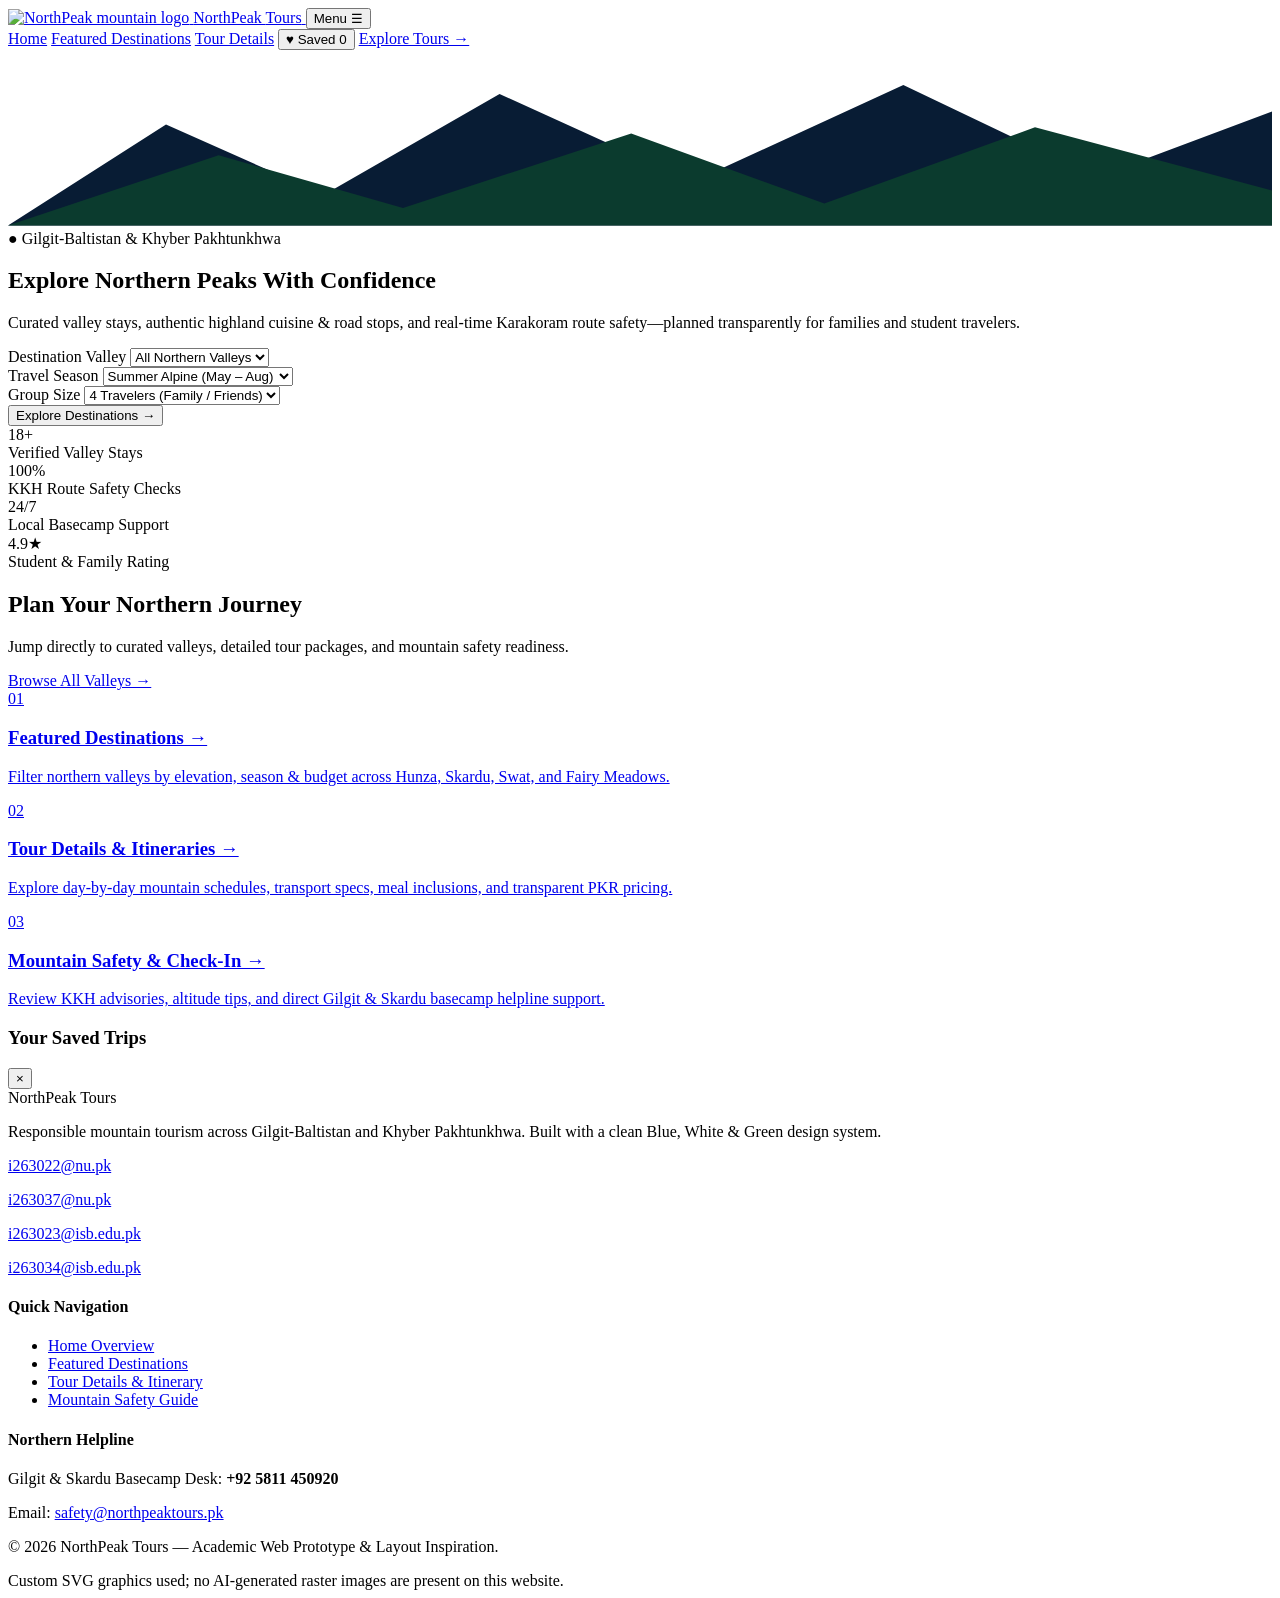
==== index.html @ 6a6a80a0 "Create index.html" ====
<!DOCTYPE html>
<html lang="en">
<head>
  <meta charset="UTF-8" />
  <meta name="viewport" content="width=device-width, initial-scale=1.0" />
  <title>NorthPeak Tours — Home</title>
  <link rel="stylesheet" href="homepage.css" />
</head>
<body>
  <!-- Header & Navigation -->
  <header class="site-header">
    <div class="container nav-wrapper">
      <a href="homepage.html" class="brand-logo">
        <img src="images/mountain-logo.jpeg" alt="NorthPeak mountain logo" width="44" height="44" />
        <span>NorthPeak <span class="brand-accent">Tours</span></span>
      </a>

      <button type="button" id="nav-toggle-btn" class="nav-toggle-btn" aria-expanded="false" aria-controls="nav-menu">
        Menu &#9776;
      </button>

      <nav id="nav-menu" class="nav-menu" aria-label="Main Navigation">
        <a href="homepage.html" class="nav-link active">Home</a>
        <a href="destinations.html" class="nav-link">Featured Destinations</a>
        <a href="tour-details.html" class="nav-link">Tour Details</a>
        <button type="button" id="open-saved-modal" class="nav-saved-btn">
          &#9829; Saved <span id="saved-count-badge" class="saved-count-badge">0</span>
        </button>
        <a href="destinations.html" class="nav-cta">Explore Tours &rarr;</a>
      </nav>
    </div>
  </header>

  <main>
    <!-- Hero Section -->
    <section class="hero">
      <svg class="hero-mountains" viewBox="0 0 1440 200" preserveAspectRatio="none" aria-hidden="true">
        <polygon points="0,200 180,85 360,165 560,50 780,150 1020,40 1240,145 1440,70 1440,200" fill="#081C34" />
        <polygon points="0,200 240,120 450,180 710,95 930,175 1170,88 1440,160 1440,200" fill="#0B3B2E" />
      </svg>

      <div class="container hero-content">
        <span class="badge badge-hero">&#9679; Gilgit-Baltistan &amp; Khyber Pakhtunkhwa</span>
        <h1 class="hero-title">Explore Northern Peaks With Confidence</h1>
        <p class="hero-subtitle">
          Curated valley stays, authentic highland cuisine &amp; road stops, and real-time Karakoram
          route safety—planned transparently for families and student travelers.
        </p>

        <!-- Search / Quick Filter Bar -->
        <form id="home-search-form" class="search-bar-card" action="destinations.html" method="get">
          <div class="search-field">
            <label for="valley">Destination Valley</label>
            <select id="valley" name="valley">
              <option value="all">All Northern Valleys</option>
              <option value="hunza">Hunza Valley</option>
              <option value="skardu">Skardu &amp; Baltistan</option>
              <option value="swat">Swat &amp; Kalam</option>
              <option value="fairy-meadows">Fairy Meadows</option>
              <option value="naran">Naran &amp; Kaghan</option>
              <option value="kumrat">Kumrat Valley</option>
            </select>
          </div>

          <div class="search-field">
            <label for="season">Travel Season</label>
            <select id="season" name="season">
              <option value="summer">Summer Alpine (May – Aug)</option>
              <option value="autumn">Autumn Colors (Sep – Oct)</option>
              <option value="spring">Spring Blossom (Mar – Apr)</option>
              <option value="winter">Winter Snow (Nov – Feb)</option>
            </select>
          </div>

          <div class="search-field">
            <label for="group">Group Size</label>
            <select id="group" name="group">
              <option value="4">4 Travelers (Family / Friends)</option>
              <option value="2">2 Travelers (Couple)</option>
              <option value="8">8 Travelers (Student Group)</option>
              <option value="1">1 Traveler (Solo)</option>
            </select>
          </div>

          <button type="submit" class="btn btn-green">Explore Destinations &rarr;</button>
        </form>
      </div>
    </section>

    <!-- Key Metrics / Stats Strip -->
    <section class="stats-section" aria-label="Platform Highlights">
      <div class="container stats-grid">
        <article class="stat-card">
          <div class="stat-value is-blue">18+</div>
          <div class="stat-label">Verified Valley Stays</div>
        </article>

        <article class="stat-card">
          <div class="stat-value is-green">100%</div>
          <div class="stat-label">KKH Route Safety Checks</div>
        </article>

        <article class="stat-card">
          <div class="stat-value is-blue">24/7</div>
          <div class="stat-label">Local Basecamp Support</div>
        </article>

        <article class="stat-card">
          <div class="stat-value is-green">4.9&#9733;</div>
          <div class="stat-label">Student &amp; Family Rating</div>
        </article>
      </div>
    </section>

    <!-- Numbered Core Sections -->
    <section class="section-pad">
      <div class="container">
        <div class="section-header">
          <div>
            <h2 class="section-title">Plan Your Northern Journey</h2>
            <p class="section-desc">
              Jump directly to curated valleys, detailed tour packages, and mountain safety readiness.
            </p>
          </div>
          <a href="destinations.html" class="btn btn-outline">Browse All Valleys &rarr;</a>
        </div>

        <div class="feature-cards-grid">
          <a href="destinations.html" class="feature-card theme-blue">
            <div class="feature-num">01</div>
            <div class="feature-body">
              <h3>Featured Destinations &rarr;</h3>
              <p>
                Filter northern valleys by elevation, season &amp; budget across Hunza, Skardu, Swat,
                and Fairy Meadows.
              </p>
            </div>
          </a>

          <a href="tour-details.html" class="feature-card theme-green">
            <div class="feature-num">02</div>
            <div class="feature-body">
              <h3>Tour Details &amp; Itineraries &rarr;</h3>
              <p>
                Explore day-by-day mountain schedules, transport specs, meal inclusions, and transparent
                PKR pricing.
              </p>
            </div>
          </a>

          <a href="tour-details.html#safety-info" class="feature-card theme-blue">
            <div class="feature-num">03</div>
            <div class="feature-body">
              <h3>Mountain Safety &amp; Check-In &rarr;</h3>
              <p>
                Review KKH advisories, altitude tips, and direct Gilgit &amp; Skardu basecamp helpline
                support.
              </p>
            </div>
          </a>
        </div>
      </div>
    </section>
  </main>

  <!-- Saved Trips Modal -->
  <div id="saved-trips-modal" class="modal-backdrop" role="dialog" aria-modal="true" aria-labelledby="saved-modal-title">
    <div class="modal-box">
      <div class="modal-header">
        <h3 id="saved-modal-title">Your Saved Trips</h3>
        <button type="button" id="close-saved-modal" class="modal-close-btn" aria-label="Close modal">&times;</button>
      </div>
      <div id="saved-trips-list"></div>
    </div>
  </div>

  <!-- Dark Navy Footer -->
  <footer class="site-footer">
    <div class="container">
      <div class="footer-grid">
        <div>
          <div class="footer-brand">NorthPeak <span>Tours</span></div>
          <p class="footer-text">
            Responsible mountain tourism across Gilgit-Baltistan and Khyber Pakhtunkhwa. Built with
            a clean Blue, White &amp; Green design system.
          </p>
          <p class="footer-text"><a href="mailto:i263022@nu.pk">i263022@nu.pk</a></p>
          <p class="footer-text"><a href="mailto:i263037@nu.pk">i263037@nu.pk</a></p>
          <p class="footer-text"><a href="mailto:i263023@isb.edu.pk">i263023@isb.edu.pk</a></p>
          <p class="footer-text"><a href="mailto:i263034@isb.edu.pk">i263034@isb.edu.pk</a></p>
        </div>

        <div class="footer-col">
          <h4>Quick Navigation</h4>
          <ul class="footer-links">
            <li><a href="homepage.html">Home Overview</a></li>
            <li><a href="destinations.html">Featured Destinations</a></li>
            <li><a href="tour-details.html">Tour Details &amp; Itinerary</a></li>
            <li><a href="tour-details.html#safety-info">Mountain Safety Guide</a></li>
          </ul>
        </div>

        <div class="footer-col footer-contact">
          <h4>Northern Helpline</h4>
          <p>Gilgit &amp; Skardu Basecamp Desk: <strong>+92 5811 450920</strong></p>
          <p>Email: <a href="mailto:safety@northpeaktours.pk">safety@northpeaktours.pk</a></p>
        </div>
      </div>

      <div class="footer-bottom">
        <p>&copy; 2026 NorthPeak Tours &mdash; Academic Web Prototype &amp; Layout Inspiration.</p>
        <div class="ai-disclosure">
          Custom SVG graphics used; no AI-generated raster images are present on this website.
        </div>
      </div>
    </div>
  </footer>

  <script src="homepage.js"></script>
</body>
</html>
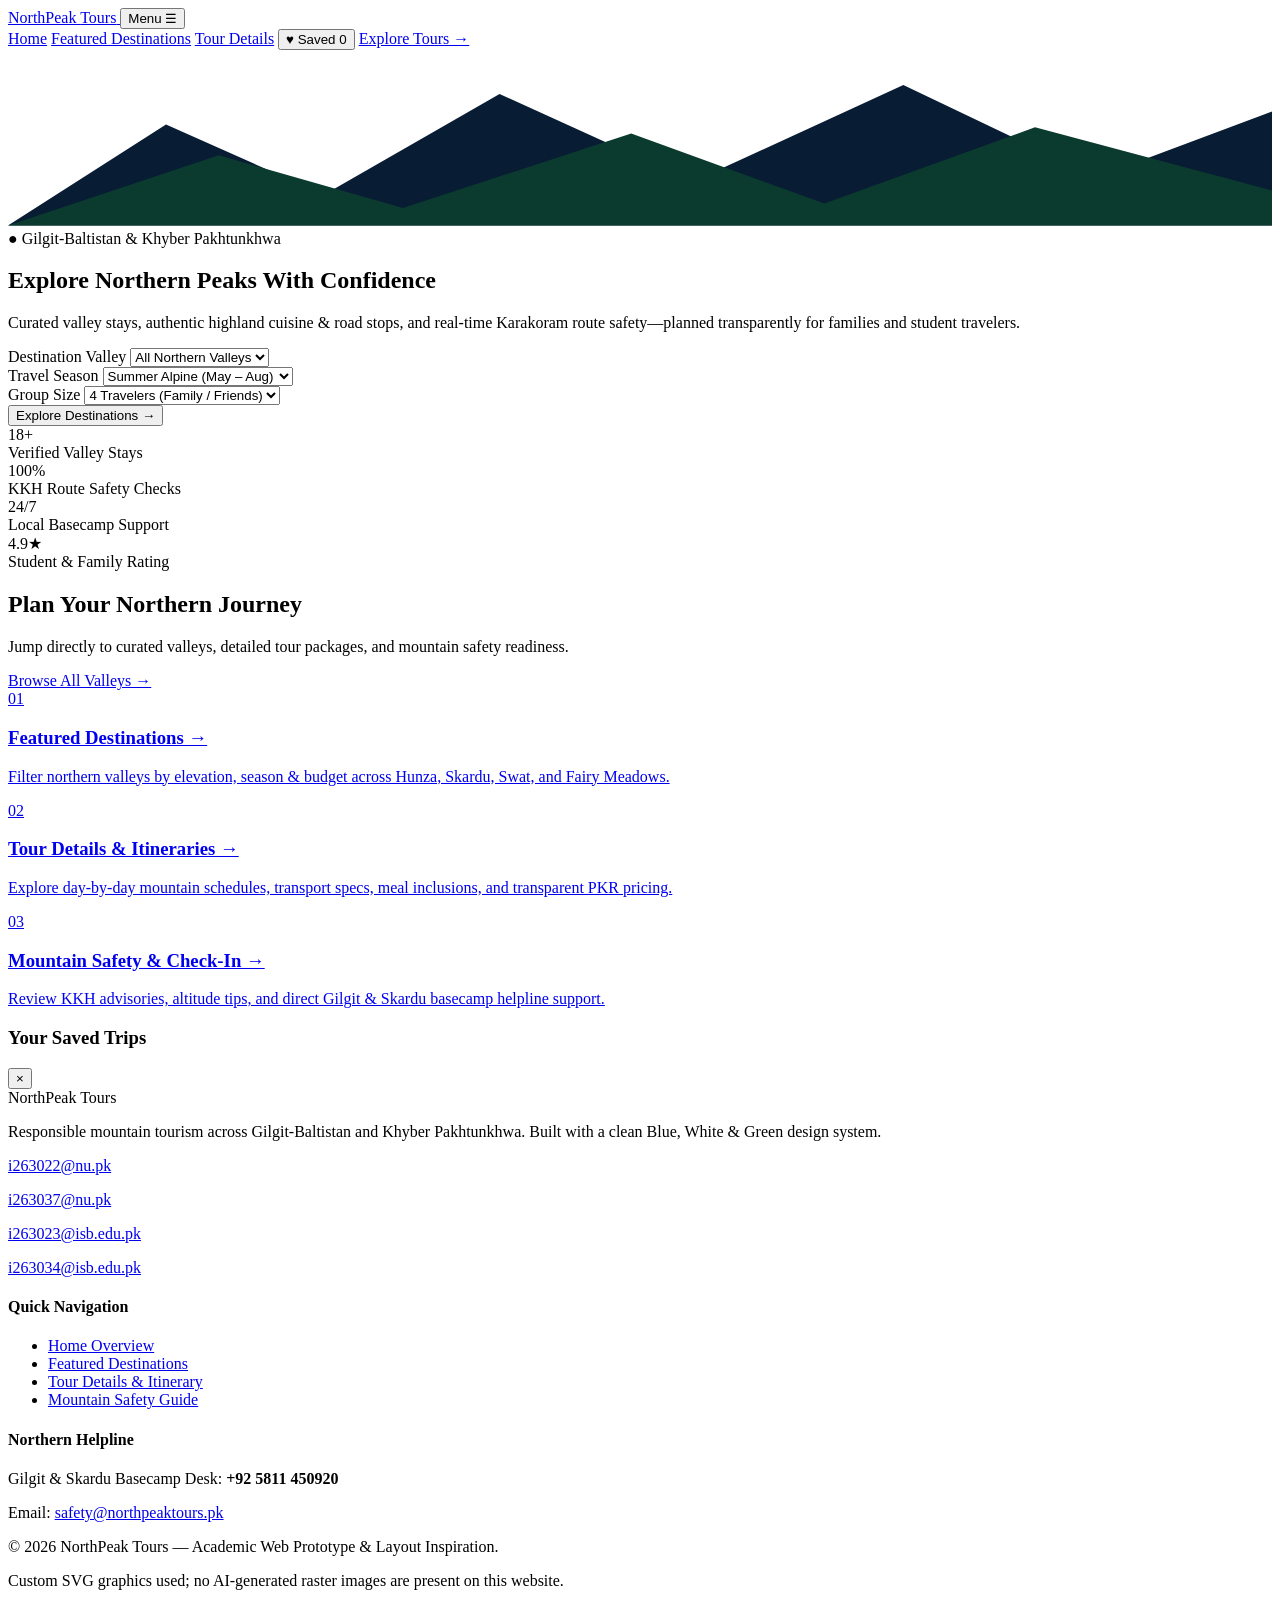
==== commit a5a57ea3: "Update index.html" ====
--- a/index.html
+++ b/index.html
@@ -11,7 +11,6 @@
   <header class="site-header">
     <div class="container nav-wrapper">
       <a href="homepage.html" class="brand-logo">
-        <img src="images/mountain-logo.jpeg" alt="NorthPeak mountain logo" width="44" height="44" />
         <span>NorthPeak <span class="brand-accent">Tours</span></span>
       </a>
 
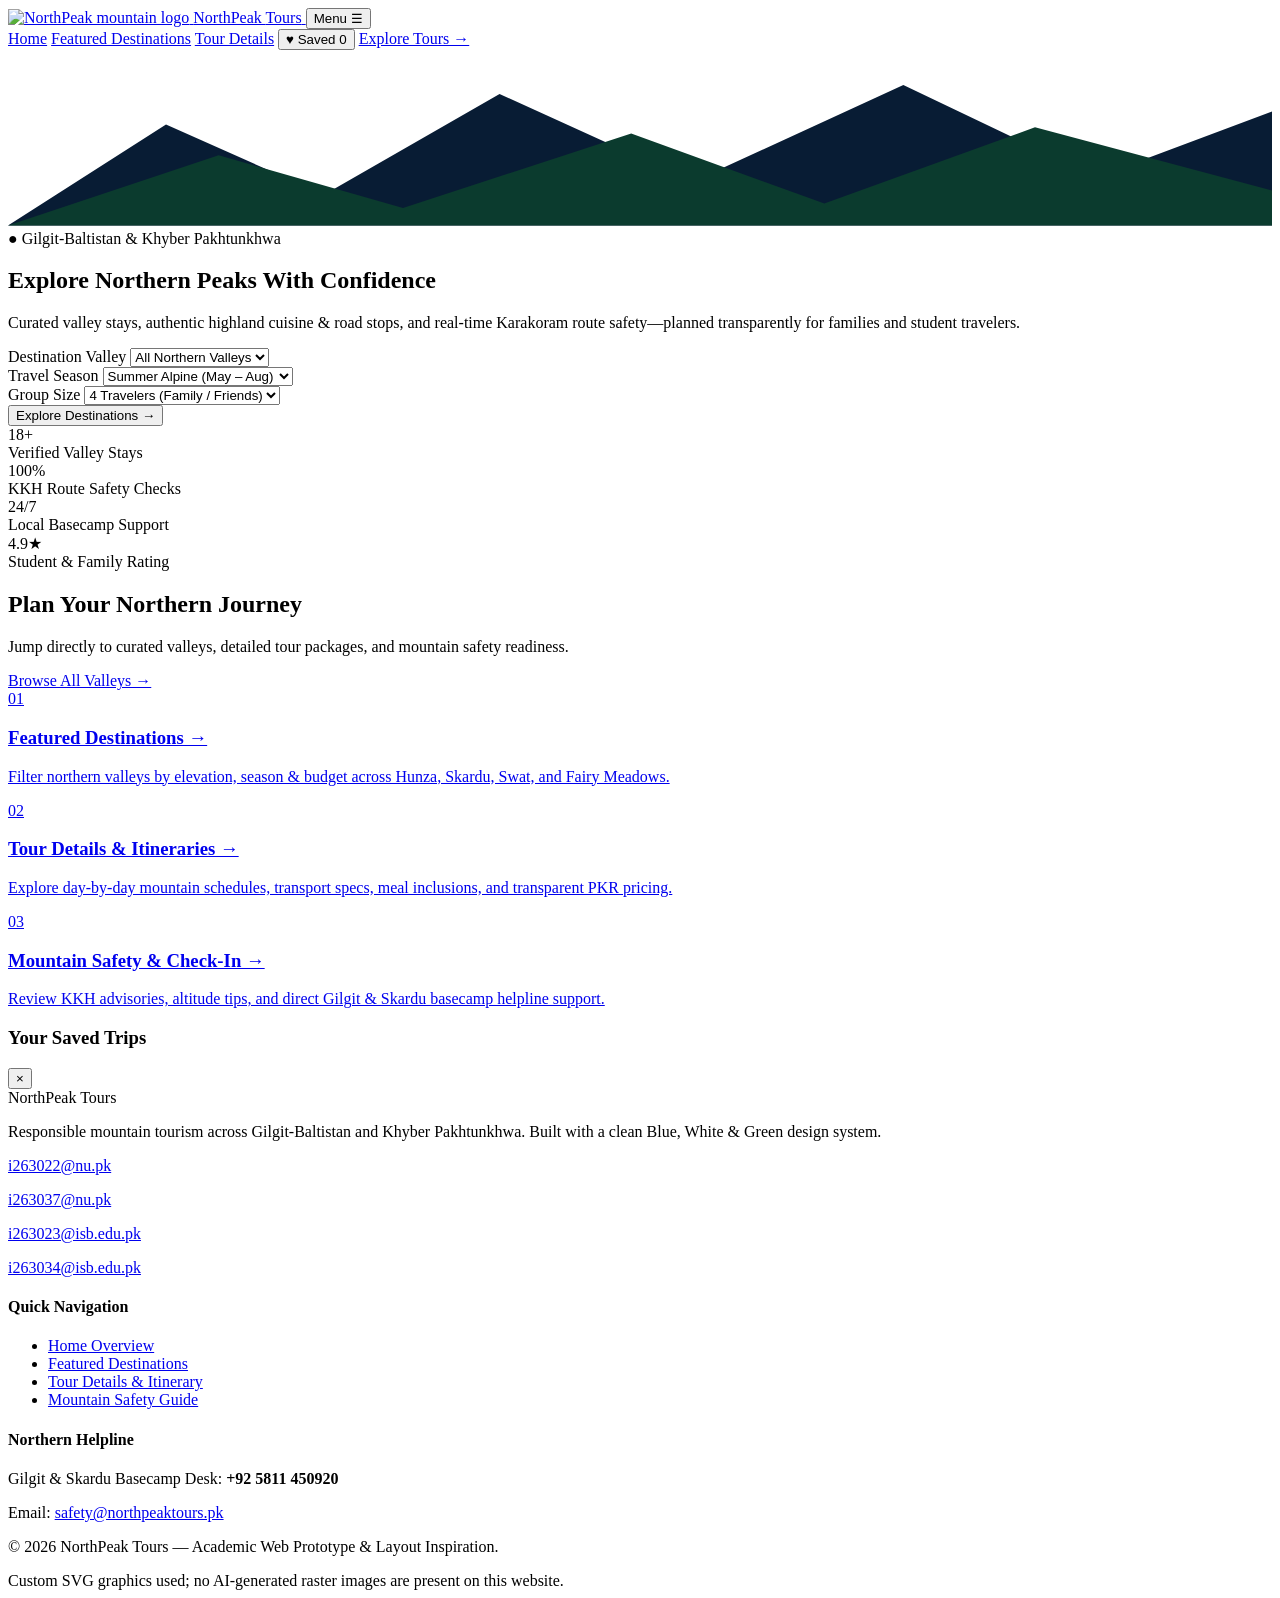
==== commit a17237c0: "Update index.html" ====
--- a/index.html
+++ b/index.html
@@ -11,6 +11,7 @@
   <header class="site-header">
     <div class="container nav-wrapper">
       <a href="homepage.html" class="brand-logo">
+        <img src="../abcd/image%20logo/mountain-logo.jpeg" alt="NorthPeak mountain logo" width="44" height="44" />
         <span>NorthPeak <span class="brand-accent">Tours</span></span>
       </a>
 
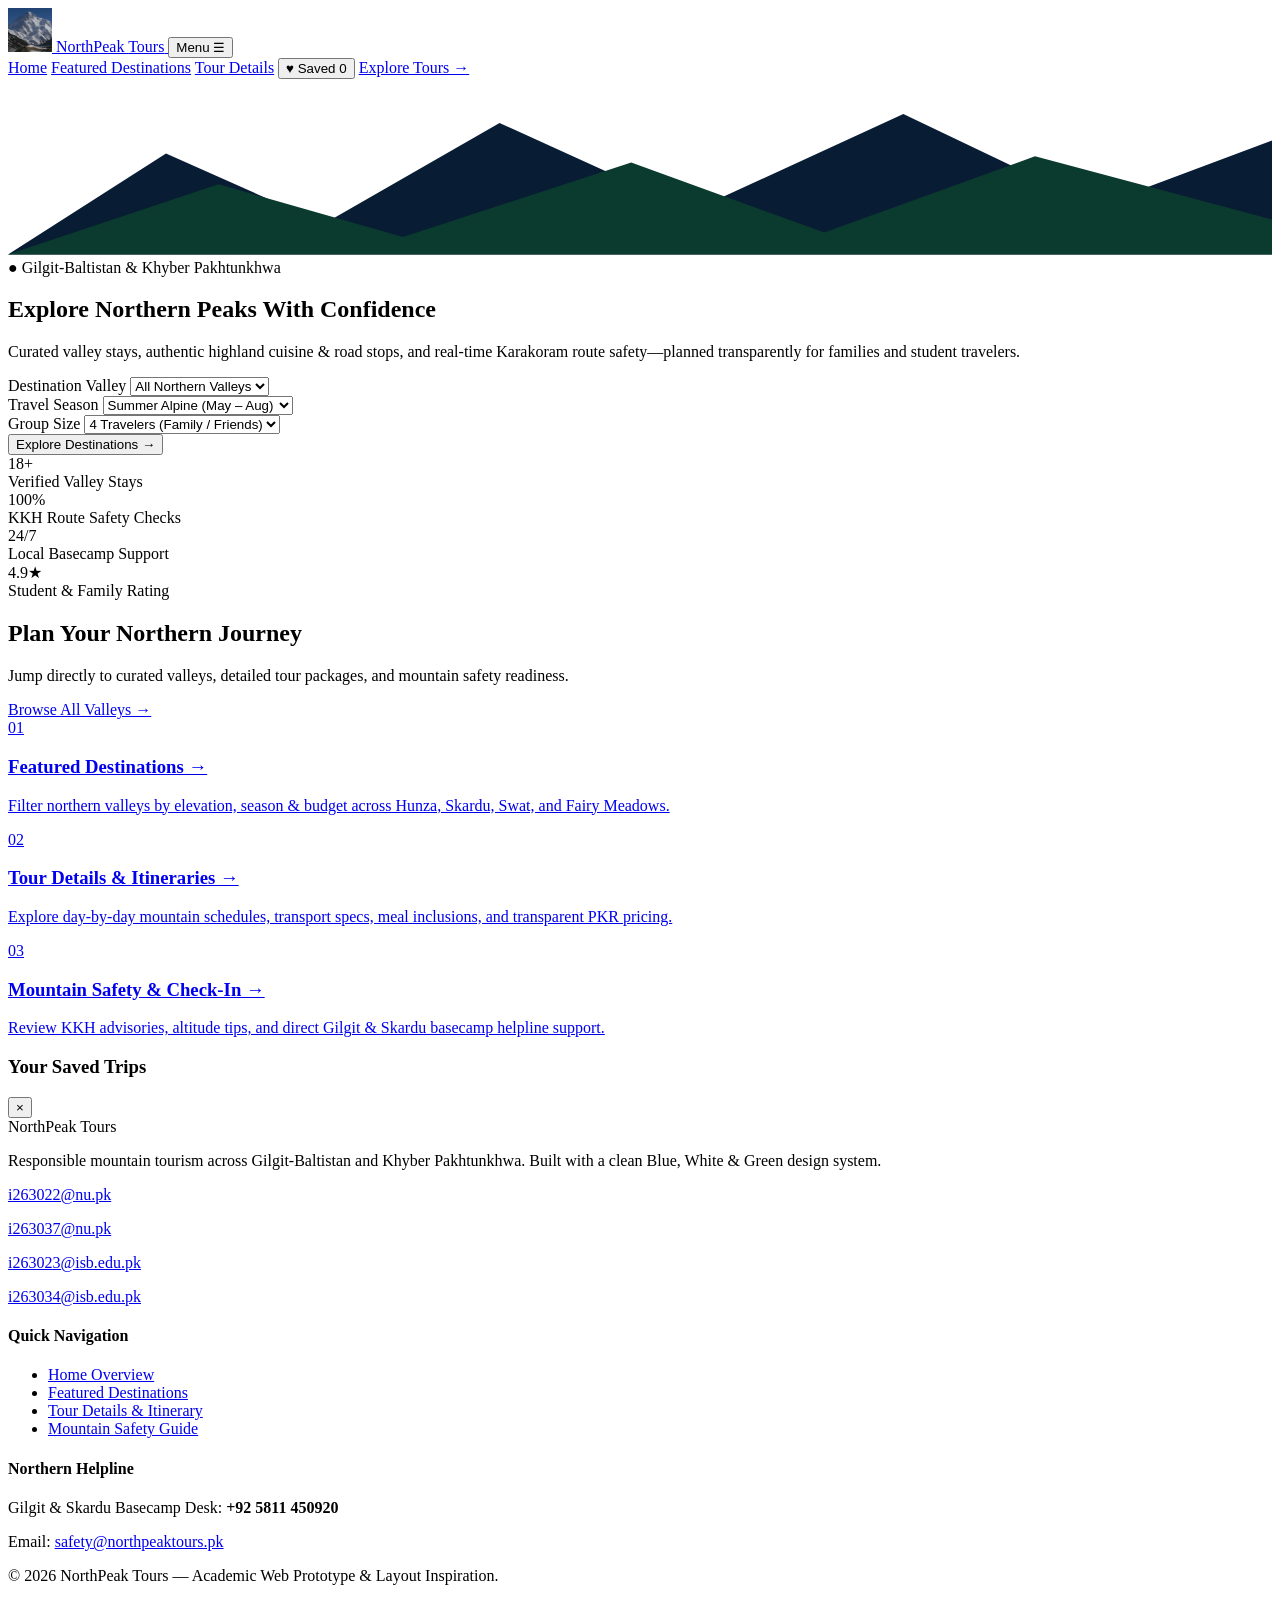
==== commit 291e102e: "Update index.html" ====
--- a/index.html
+++ b/index.html
@@ -11,7 +11,7 @@
   <header class="site-header">
     <div class="container nav-wrapper">
       <a href="homepage.html" class="brand-logo">
-        <img src="../abcd/image%20logo/mountain-logo.jpeg" alt="NorthPeak mountain logo" width="44" height="44" />
+        <img src="pages/mountain-logo.jpeg" alt="NorthPeak mountain logo" width="44" height="44" />
         <span>NorthPeak <span class="brand-accent">Tours</span></span>
       </a>
 
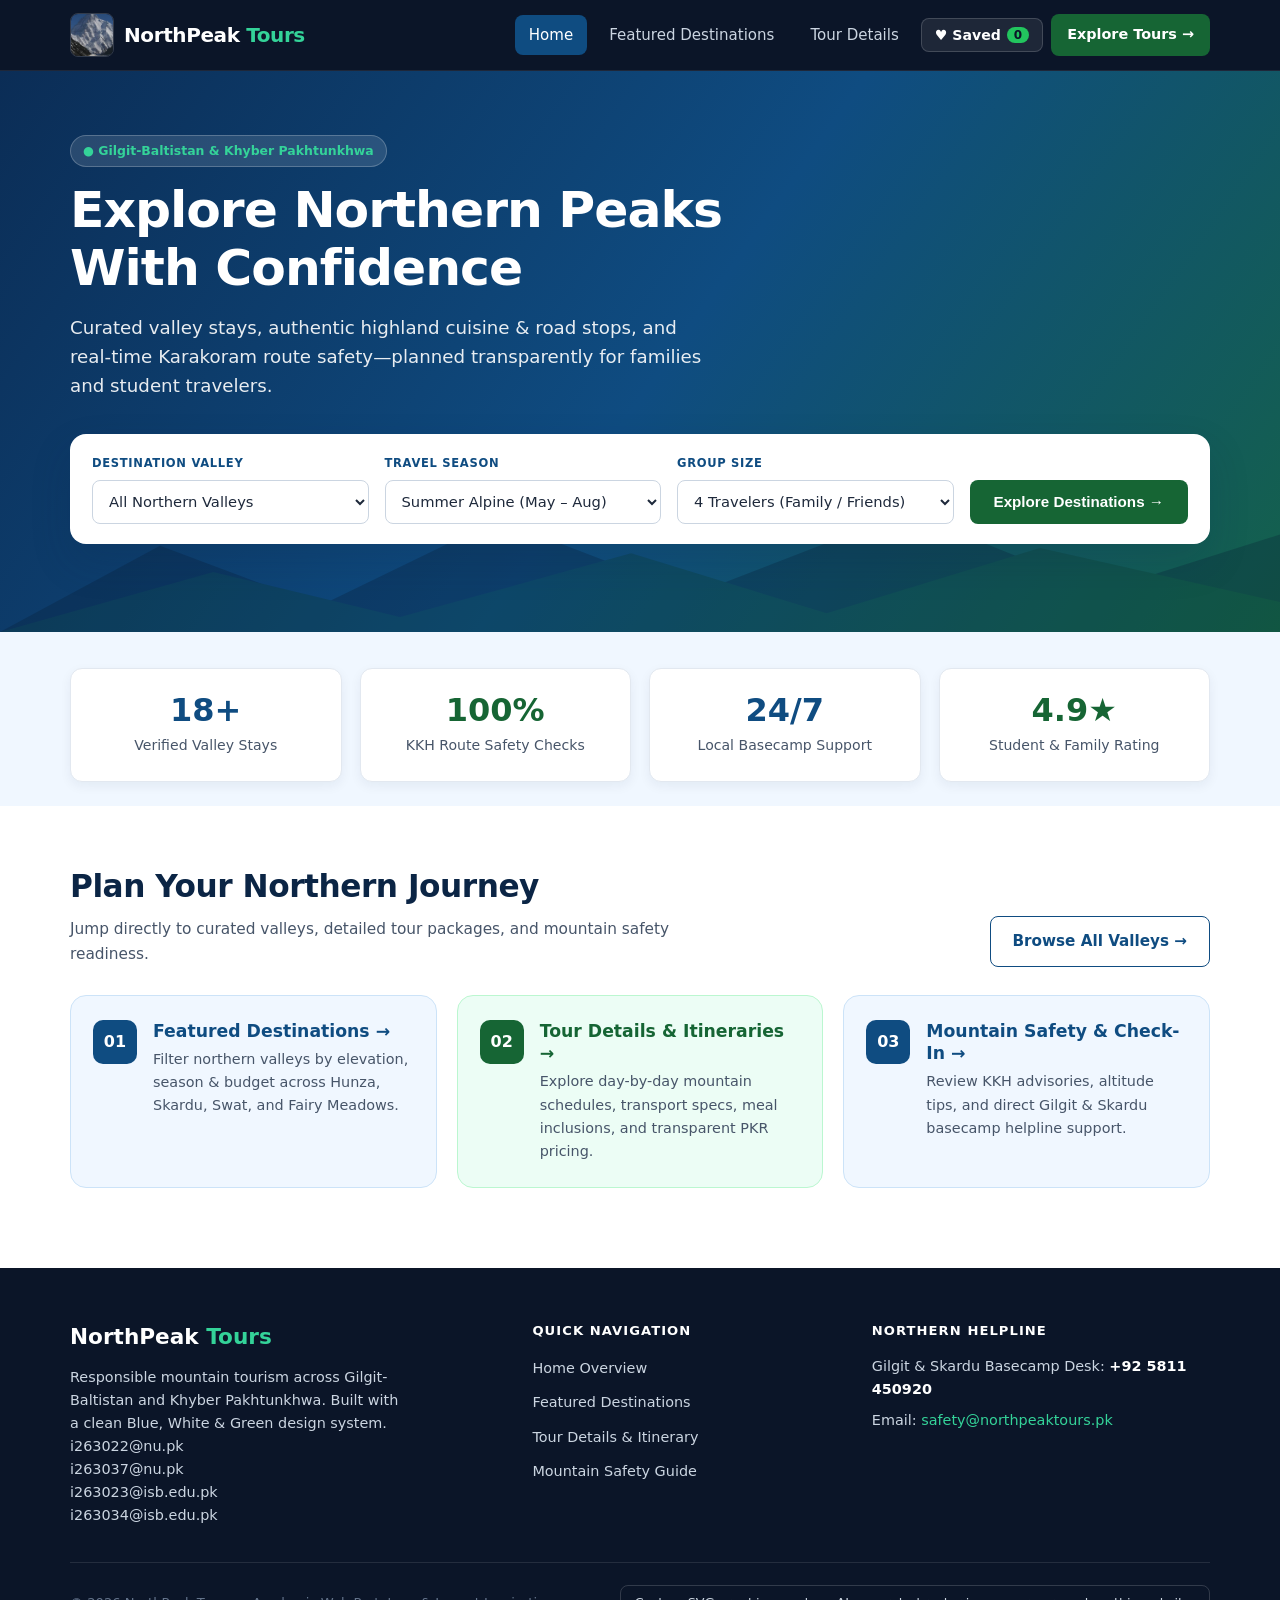
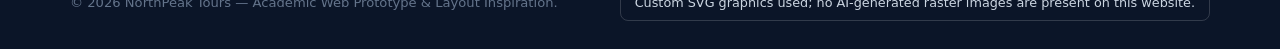
==== commit 020cb037: "Update index.html" ====
--- a/index.html
+++ b/index.html
@@ -4,13 +4,13 @@
   <meta charset="UTF-8" />
   <meta name="viewport" content="width=device-width, initial-scale=1.0" />
   <title>NorthPeak Tours — Home</title>
-  <link rel="stylesheet" href="homepage.css" />
+  <link rel="stylesheet" href="css/index.css" />
 </head>
 <body>
   <!-- Header & Navigation -->
   <header class="site-header">
     <div class="container nav-wrapper">
-      <a href="homepage.html" class="brand-logo">
+      <a href="index.html" class="brand-logo">
         <img src="pages/mountain-logo.jpeg" alt="NorthPeak mountain logo" width="44" height="44" />
         <span>NorthPeak <span class="brand-accent">Tours</span></span>
       </a>
@@ -20,13 +20,13 @@
       </button>
 
       <nav id="nav-menu" class="nav-menu" aria-label="Main Navigation">
-        <a href="homepage.html" class="nav-link active">Home</a>
-        <a href="destinations.html" class="nav-link">Featured Destinations</a>
-        <a href="tour-details.html" class="nav-link">Tour Details</a>
+        <a href="index.html" class="nav-link active">Home</a>
+        <a href="pages/destination.html" class="nav-link">Featured Destinations</a>
+        <a href="pages/tour.html" class="nav-link">Tour Details</a>
         <button type="button" id="open-saved-modal" class="nav-saved-btn">
           &#9829; Saved <span id="saved-count-badge" class="saved-count-badge">0</span>
         </button>
-        <a href="destinations.html" class="nav-cta">Explore Tours &rarr;</a>
+        <a href="pages/destination.html" class="nav-cta">Explore Tours &rarr;</a>
       </nav>
     </div>
   </header>
@@ -216,6 +216,6 @@
     </div>
   </footer>
 
-  <script src="homepage.js"></script>
+  <script src="js/index.js"></script>
 </body>
 </html>
--- a/css/index.css
+++ b/css/index.css
@@ -0,0 +1,733 @@
+/* NorthPeak Tours — Page-specific stylesheet */
+:root {
+  /* Core Palette (Blue, White & Green) */
+  --blue-900: #0b2545;
+  --blue-800: #0f4c81;
+  --blue-700: #155e9c;
+  --blue-100: #e0f0fc;
+  --blue-50: #f0f7ff;
+  --green-800: #14532d;
+  --green-700: #166534;
+  --green-600: #15803d;
+  --green-500: #22c55e;
+  --green-400: #34d399;
+  --green-100: #dcfce7;
+  --green-50: #ecfdf5;
+  --navy-950: #0b1528;
+  --navy-900: #111c33;
+  --navy-800: #1e293b;
+  --white: #ffffff;
+  --slate-50: #f8fafc;
+  --slate-200: #e2e8f0;
+  --slate-300: #cbd5e1;
+  --slate-500: #64748b;
+  --slate-600: #475569;
+  --slate-800: #1e293b;
+  /* Layout & Elevation */
+  --container-max: 1180px;
+  --radius-sm: 8px;
+  --radius-md: 12px;
+  --radius-lg: 16px;
+  --radius-pill: 999px;
+  --shadow-sm: 0 4px 12px rgba(11, 37, 69, 0.06);
+  --shadow-md: 0 10px 28px rgba(11, 37, 69, 0.1);
+  --shadow-lg: 0 18px 40px rgba(11, 37, 69, 0.16);
+}
+/* Reset & Base */
+*,
+*::before,
+*::after {
+  box-sizing: border-box;
+  margin: 0;
+  padding: 0;
+}
+html {
+  scroll-behavior: smooth;
+}
+body {
+  font-family: "Segoe UI", system-ui, -apple-system, BlinkMacSystemFont, Roboto, sans-serif;
+  color: var(--slate-800);
+  background-color: var(--white);
+  line-height: 1.6;
+  -webkit-font-smoothing: antialiased;
+}
+a {
+  color: inherit;
+  text-decoration: none;
+}
+ul {
+  list-style: none;
+}
+img,
+svg {
+  display: block;
+  max-width: 100%;
+}
+.container {
+  width: 100%;
+  max-width: var(--container-max);
+  margin: 0 auto;
+  padding: 0 20px;
+}
+/* ==========================================================================
+   Header & Responsive Navigation (Pure CSS Toggle)
+   ========================================================================== */
+.site-header {
+  background-color: var(--navy-950);
+  color: var(--white);
+  position: sticky;
+  top: 0;
+  z-index: 100;
+  border-bottom: 1px solid rgba(255, 255, 255, 0.08);
+}
+.nav-wrapper {
+  display: flex;
+  align-items: center;
+  justify-content: space-between;
+  min-height: 70px;
+  gap: 16px;
+  flex-wrap: wrap;
+}
+.brand-logo {
+  display: inline-flex;
+  align-items: center;
+  gap: 10px;
+  font-size: 1.25rem;
+  font-weight: 700;
+  letter-spacing: -0.02em;
+}
+.brand-logo img {
+  width: 44px;
+  height: 44px;
+  object-fit: cover;
+  border-radius: 8px;
+  border: 1px solid rgba(255, 255, 255, 0.16);
+}
+.brand-logo .brand-accent {
+  color: var(--green-400);
+}
+.nav-toggle {
+  display: none;
+}
+.nav-toggle-label {
+  display: none;
+  cursor: pointer;
+  padding: 8px 10px;
+  border: 1px solid rgba(255, 255, 255, 0.2);
+  border-radius: var(--radius-sm);
+  color: var(--white);
+  font-size: 0.9rem;
+  font-weight: 600;
+}
+.nav-menu {
+  display: flex;
+  align-items: center;
+  gap: 8px;
+}
+.nav-link {
+  padding: 8px 14px;
+  border-radius: var(--radius-sm);
+  font-size: 0.94rem;
+  font-weight: 500;
+  color: var(--slate-300);
+  transition: background-color 0.2s ease, color 0.2s ease;
+}
+.nav-link:hover {
+  background-color: rgba(255, 255, 255, 0.08);
+  color: var(--white);
+}
+.nav-link.active {
+  background-color: var(--blue-800);
+  color: var(--white);
+}
+.nav-cta {
+  background-color: var(--green-700);
+  color: var(--white);
+  padding: 9px 16px;
+  border-radius: var(--radius-sm);
+  font-size: 0.9rem;
+  font-weight: 600;
+  transition: background-color 0.2s ease;
+}
+.nav-cta:hover {
+  background-color: var(--green-600);
+}
+/* ==========================================================================
+   Buttons & Badges
+   ========================================================================== */
+.btn {
+  display: inline-flex;
+  align-items: center;
+  justify-content: center;
+  gap: 8px;
+  padding: 12px 22px;
+  border-radius: var(--radius-sm);
+  font-size: 0.95rem;
+  font-weight: 600;
+  border: none;
+  cursor: pointer;
+  transition: transform 0.15s ease, background-color 0.2s ease, box-shadow 0.2s ease;
+}
+.btn:hover {
+  transform: translateY(-1px);
+}
+.btn-green {
+  background-color: var(--green-700);
+  color: var(--white);
+}
+.btn-green:hover {
+  background-color: var(--green-600);
+  box-shadow: 0 6px 18px rgba(22, 101, 52, 0.28);
+}
+.btn-blue {
+  background-color: var(--blue-800);
+  color: var(--white);
+}
+.btn-blue:hover {
+  background-color: var(--blue-700);
+  box-shadow: 0 6px 18px rgba(15, 76, 129, 0.25);
+}
+.btn-outline {
+  background-color: var(--white);
+  color: var(--blue-800);
+  border: 1.5px solid var(--blue-800);
+}
+.btn-outline:hover {
+  background-color: var(--blue-50);
+}
+.btn-full {
+  width: 100%;
+}
+.stats-section.section-matrix {
+  padding: 48px 0 60px;
+}
+.lead-muted {
+  color: var(--slate-600);
+}
+.safety-card {
+  background-color: var(--blue-50);
+  border-color: #cce3f8;
+}
+.safety-card p {
+  margin-bottom: 10px;
+}
+.badge {
+  display: inline-flex;
+  align-items: center;
+  gap: 6px;
+  padding: 5px 12px;
+  border-radius: var(--radius-pill);
+  font-size: 0.78rem;
+  font-weight: 600;
+}
+.badge-blue {
+  background-color: var(--blue-100);
+  color: var(--blue-800);
+}
+.badge-green {
+  background-color: var(--green-100);
+  color: var(--green-800);
+}
+.badge-hero {
+  background-color: rgba(255, 255, 255, 0.12);
+  border: 1px solid rgba(255, 255, 255, 0.22);
+  color: var(--green-400);
+}
+/* ==========================================================================
+   Hero Section
+   ========================================================================== */
+.hero {
+  position: relative;
+  background: linear-gradient(125deg, #0b2d56 0%, #0f4c81 52%, #14614b 100%);
+  color: var(--white);
+  padding: 64px 0 88px;
+  overflow: hidden;
+}
+.hero-mountains {
+  position: absolute;
+  inset: auto 0 0 0;
+  width: 100%;
+  height: 150px;
+  pointer-events: none;
+  opacity: 0.28;
+}
+.hero-content {
+  position: relative;
+  z-index: 2;
+}
+.hero-title {
+  font-size: clamp(2rem, 4.2vw, 3.15rem);
+  font-weight: 800;
+  line-height: 1.15;
+  letter-spacing: -0.02em;
+  max-width: 720px;
+  margin-top: 14px;
+  margin-bottom: 16px;
+}
+.hero-subtitle {
+  font-size: clamp(1rem, 1.5vw, 1.14rem);
+  color: rgba(255, 255, 255, 0.9);
+  max-width: 650px;
+  margin-bottom: 34px;
+}
+/* Floating Search / Filter Bar */
+.search-bar-card {
+  background-color: var(--white);
+  color: var(--slate-800);
+  border-radius: var(--radius-lg);
+  padding: 20px 22px;
+  box-shadow: var(--shadow-lg);
+  display: grid;
+  grid-template-columns: repeat(3, minmax(0, 1fr)) auto;
+  gap: 16px;
+  align-items: end;
+}
+.search-field label {
+  display: block;
+  font-size: 0.72rem;
+  font-weight: 700;
+  letter-spacing: 0.06em;
+  text-transform: uppercase;
+  color: var(--blue-800);
+  margin-bottom: 7px;
+}
+.search-field select {
+  width: 100%;
+  height: 44px;
+  padding: 0 12px;
+  border: 1px solid var(--slate-300);
+  border-radius: var(--radius-sm);
+  background-color: var(--white);
+  color: var(--slate-800);
+  font-size: 0.92rem;
+  font-family: inherit;
+  cursor: pointer;
+}
+.search-field select:focus {
+  outline: 2px solid var(--blue-700);
+  border-color: transparent;
+}
+.search-bar-card .btn {
+  height: 44px;
+  padding: 0 24px;
+  white-space: nowrap;
+}
+/* ==========================================================================
+   Stats Section
+   ========================================================================== */
+.stats-section {
+  background-color: var(--blue-50);
+  padding: 36px 0 24px;
+}
+.stats-grid {
+  display: grid;
+  grid-template-columns: repeat(4, minmax(0, 1fr));
+  gap: 18px;
+}
+.stat-card {
+  background-color: var(--white);
+  border: 1px solid var(--slate-200);
+  border-radius: var(--radius-md);
+  padding: 24px 18px;
+  text-align: center;
+  box-shadow: var(--shadow-sm);
+}
+.stat-value {
+  font-size: 2rem;
+  font-weight: 800;
+  line-height: 1.1;
+  margin-bottom: 6px;
+}
+.stat-value.is-blue {
+  color: var(--blue-800);
+}
+.stat-value.is-green {
+  color: var(--green-700);
+}
+.stat-label {
+  font-size: 0.88rem;
+  color: var(--slate-600);
+  font-weight: 500;
+}
+/* ==========================================================================
+   Numbered Feature Cards Section
+   ========================================================================== */
+.section-pad {
+  padding: 56px 0;
+}
+.section-header {
+  display: flex;
+  align-items: flex-end;
+  justify-content: space-between;
+  gap: 16px;
+  margin-bottom: 28px;
+  flex-wrap: wrap;
+}
+.section-title {
+  font-size: clamp(1.45rem, 2.5vw, 1.95rem);
+  font-weight: 800;
+  color: var(--blue-900);
+  letter-spacing: -0.015em;
+}
+.section-desc {
+  color: var(--slate-600);
+  max-width: 600px;
+  margin-top: 6px;
+  font-size: 0.96rem;
+}
+.feature-cards-grid {
+  display: grid;
+  grid-template-columns: repeat(3, minmax(0, 1fr));
+  gap: 20px;
+}
+.feature-card {
+  display: flex;
+  align-items: flex-start;
+  gap: 16px;
+  padding: 24px 22px;
+  border-radius: var(--radius-lg);
+  transition: transform 0.2s ease, box-shadow 0.2s ease;
+}
+.feature-card:hover {
+  transform: translateY(-3px);
+  box-shadow: var(--shadow-md);
+}
+.feature-card.theme-blue {
+  background-color: var(--blue-50);
+  border: 1px solid #cce3f8;
+}
+.feature-card.theme-green {
+  background-color: var(--green-50);
+  border: 1px solid #bbf7d0;
+}
+.feature-num {
+  flex-shrink: 0;
+  width: 44px;
+  height: 44px;
+  border-radius: 10px;
+  display: flex;
+  align-items: center;
+  justify-content: center;
+  font-weight: 800;
+  font-size: 1rem;
+  color: var(--white);
+}
+.theme-blue .feature-num {
+  background-color: var(--blue-800);
+}
+.theme-green .feature-num {
+  background-color: var(--green-700);
+}
+.feature-body h3 {
+  font-size: 1.08rem;
+  font-weight: 700;
+  margin-bottom: 6px;
+  line-height: 1.3;
+}
+.theme-blue .feature-body h3 {
+  color: var(--blue-800);
+}
+.theme-green .feature-body h3 {
+  color: var(--green-700);
+}
+.feature-body p {
+  font-size: 0.9rem;
+  color: var(--slate-600);
+}
+/* ==========================================================================
+   Dark Navy Footer
+   ========================================================================== */
+.site-footer {
+  background-color: var(--navy-950);
+  color: var(--white);
+  padding: 52px 0 28px;
+  margin-top: 24px;
+}
+.footer-grid {
+  display: grid;
+  grid-template-columns: 1.4fr 1fr 1.1fr;
+  gap: 32px;
+  padding-bottom: 34px;
+  border-bottom: 1px solid rgba(255, 255, 255, 0.1);
+}
+.footer-brand {
+  font-size: 1.35rem;
+  font-weight: 800;
+  margin-bottom: 12px;
+}
+.footer-brand span {
+  color: var(--green-400);
+}
+.footer-text {
+  font-size: 0.9rem;
+  color: var(--slate-300);
+  max-width: 340px;
+}
+.footer-col h4 {
+  font-size: 0.82rem;
+  font-weight: 700;
+  letter-spacing: 0.08em;
+  text-transform: uppercase;
+  color: var(--white);
+  margin-bottom: 14px;
+}
+.footer-links {
+  display: flex;
+  flex-direction: column;
+  gap: 9px;
+}
+.footer-links a {
+  font-size: 0.9rem;
+  color: var(--slate-300);
+  transition: color 0.2s ease;
+}
+.footer-links a:hover {
+  color: var(--green-400);
+}
+.footer-contact p {
+  font-size: 0.9rem;
+  color: var(--slate-300);
+  margin-bottom: 8px;
+}
+.footer-contact strong {
+  color: var(--white);
+}
+.footer-contact a {
+  color: var(--green-400);
+}
+.footer-bottom {
+  display: flex;
+  align-items: center;
+  justify-content: space-between;
+  gap: 16px;
+  padding-top: 22px;
+  flex-wrap: wrap;
+  font-size: 0.82rem;
+  color: var(--slate-500);
+}
+.ai-disclosure {
+  border: 1px solid rgba(255, 255, 255, 0.16);
+  border-radius: var(--radius-sm);
+  padding: 7px 14px;
+  color: var(--slate-300);
+  font-size: 0.8rem;
+}
+/* ==========================================================================
+   Responsive Breakpoints (Tablet <= 992px, Mobile <= 768px)
+   ========================================================================== */
+@media (max-width: 992px) {
+  .search-bar-card {
+    grid-template-columns: repeat(2, minmax(0, 1fr));
+  }
+  .search-bar-card .btn {
+    grid-column: 1 / -1;
+    width: 100%;
+  }
+  .stats-grid,
+  .highlights-grid {
+    grid-template-columns: repeat(2, minmax(0, 1fr));
+  }
+  .feature-cards-grid,
+  .destinations-grid {
+    grid-template-columns: repeat(2, minmax(0, 1fr));
+  }
+  .tour-layout {
+    grid-template-columns: 1fr;
+  }
+  .sidebar-sticky {
+    position: static;
+  }
+  .footer-grid {
+    grid-template-columns: 1fr 1fr;
+  }
+}
+@media (max-width: 768px) {
+  .nav-toggle-label {
+    display: inline-block;
+  }
+  .nav-menu {
+    display: none;
+    width: 100%;
+    flex-direction: column;
+    align-items: stretch;
+    padding: 12px 0 18px;
+    border-top: 1px solid rgba(255, 255, 255, 0.1);
+  }
+  .nav-toggle:checked ~ .nav-menu {
+    display: flex;
+  }
+  .nav-link,
+  .nav-cta {
+    text-align: center;
+  }
+  .hero {
+    padding: 46px 0 64px;
+  }
+  .search-bar-card {
+    grid-template-columns: 1fr;
+  }
+  .stats-grid,
+  .highlights-grid,
+  .feature-cards-grid,
+  .destinations-grid,
+  .check-list,
+  .inc-exc-grid,
+  .footer-grid {
+    grid-template-columns: 1fr;
+  }
+  .footer-bottom {
+    flex-direction: column;
+    align-items: flex-start;
+  }
+}
+
+[hidden] {
+  display: none !important;
+}
+
+:focus-visible {
+  outline: 2.5px solid var(--green-400);
+  outline-offset: 2px;
+}
+
+.nav-toggle-btn {
+  display: none;
+  cursor: pointer;
+  padding: 8px 12px;
+  background-color: transparent;
+  border: 1px solid rgba(255, 255, 255, 0.25);
+  border-radius: var(--radius-sm);
+  color: var(--white);
+  font-size: 0.9rem;
+  font-weight: 600;
+  font-family: inherit;
+}
+
+.nav-saved-btn {
+  display: inline-flex;
+  align-items: center;
+  gap: 6px;
+  padding: 8px 13px;
+  border-radius: var(--radius-sm);
+  background-color: rgba(255, 255, 255, 0.08);
+  border: 1px solid rgba(255, 255, 255, 0.16);
+  color: var(--white);
+  font-size: 0.88rem;
+  font-weight: 600;
+  font-family: inherit;
+  cursor: pointer;
+  transition: background-color 0.2s ease;
+}
+
+.nav-saved-btn:hover {
+  background-color: rgba(255, 255, 255, 0.16);
+}
+
+.saved-count-badge {
+  background-color: var(--green-500);
+  color: var(--navy-950);
+  border-radius: var(--radius-pill);
+  padding: 1px 7px;
+  font-size: 0.75rem;
+  font-weight: 800;
+}
+
+.btn-sm {
+  padding: 8px 14px;
+  font-size: 0.85rem;
+}
+
+.modal-backdrop {
+  position: fixed;
+  inset: 0;
+  background-color: rgba(11, 21, 40, 0.68);
+  display: none;
+  align-items: center;
+  justify-content: center;
+  padding: 20px;
+  z-index: 200;
+}
+
+.modal-backdrop.is-open {
+  display: flex;
+}
+
+.modal-box {
+  background-color: var(--white);
+  color: var(--slate-800);
+  border-radius: var(--radius-lg);
+  width: 100%;
+  max-width: 520px;
+  max-height: 85vh;
+  overflow-y: auto;
+  padding: 24px;
+  box-shadow: var(--shadow-lg);
+}
+
+.modal-header {
+  display: flex;
+  align-items: center;
+  justify-content: space-between;
+  gap: 12px;
+  padding-bottom: 12px;
+  border-bottom: 1px solid var(--slate-200);
+  margin-bottom: 16px;
+}
+
+.modal-header h3 {
+  color: var(--blue-900);
+  font-size: 1.2rem;
+}
+
+.modal-close-btn {
+  background: var(--slate-50);
+  border: 1px solid var(--slate-300);
+  border-radius: var(--radius-sm);
+  width: 34px;
+  height: 34px;
+  font-size: 1.1rem;
+  cursor: pointer;
+}
+
+.saved-list-item {
+  display: flex;
+  align-items: center;
+  justify-content: space-between;
+  gap: 12px;
+  padding: 12px;
+  border: 1px solid var(--slate-200);
+  border-radius: var(--radius-sm);
+  margin-bottom: 10px;
+}
+
+.saved-list-item strong {
+  color: var(--blue-900);
+  display: block;
+}
+
+.saved-list-item small {
+  color: var(--slate-500);
+}
+
+.saved-item-actions {
+  display: flex;
+  gap: 8px;
+  flex-shrink: 0;
+}
+
+@media (max-width: 768px) {
+  .nav-toggle-btn {
+    display: inline-block;
+  }
+
+  .nav-menu.is-open {
+    display: flex;
+  }
+
+  .nav-link,
+  .nav-cta,
+  .nav-saved-btn {
+    text-align: center;
+    justify-content: center;
+  }
+}
